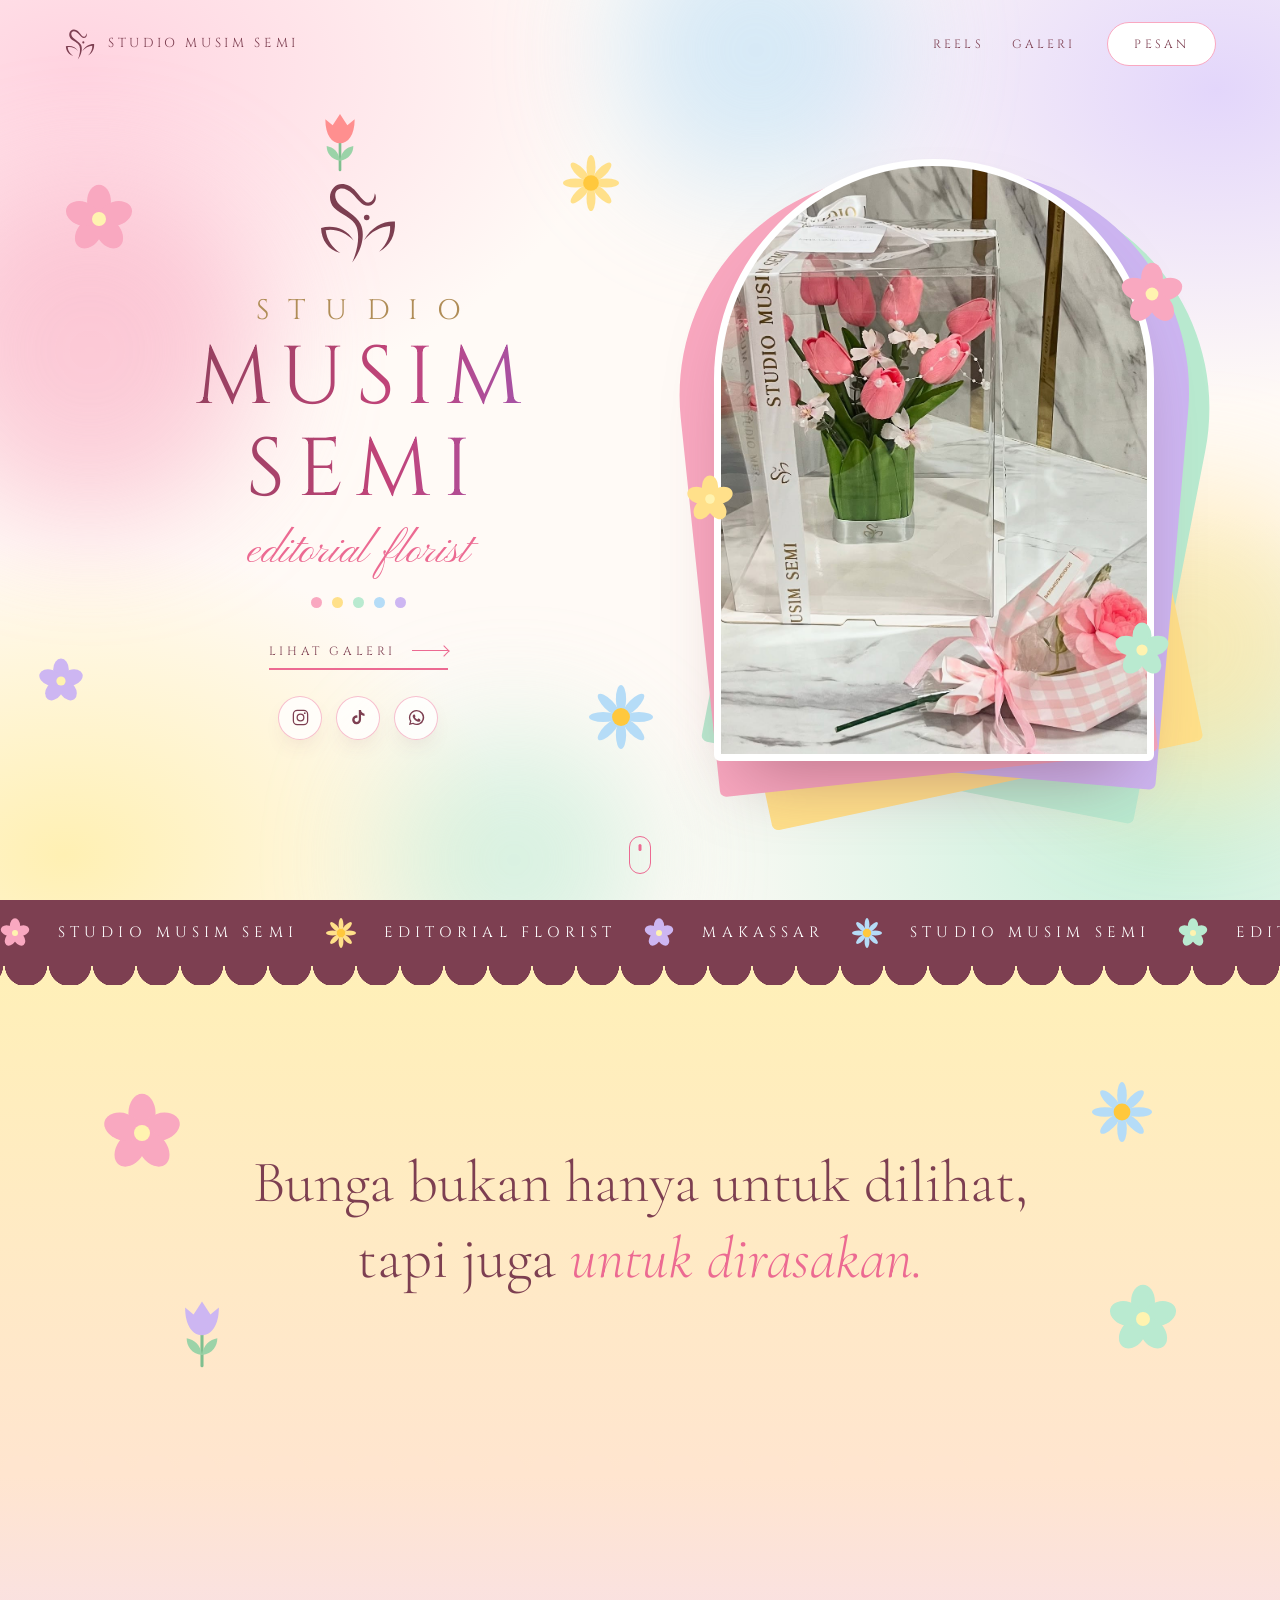
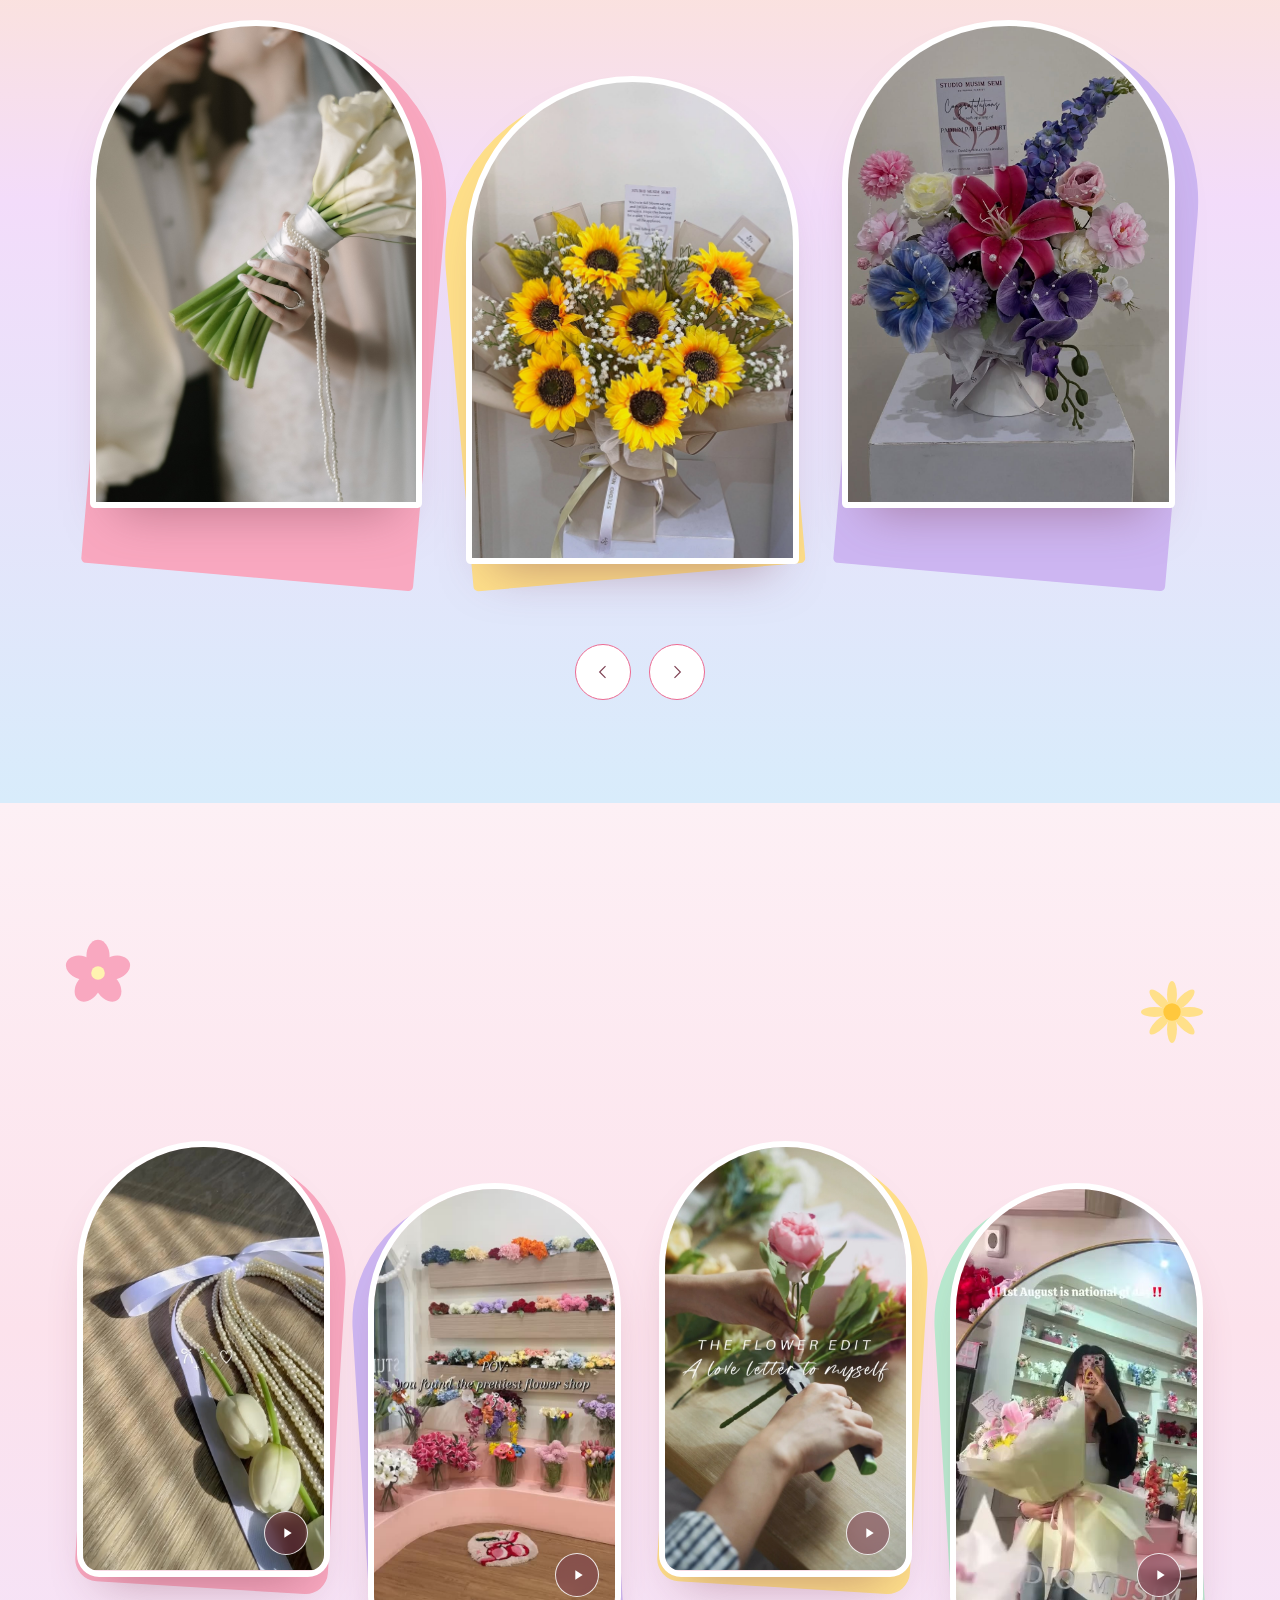
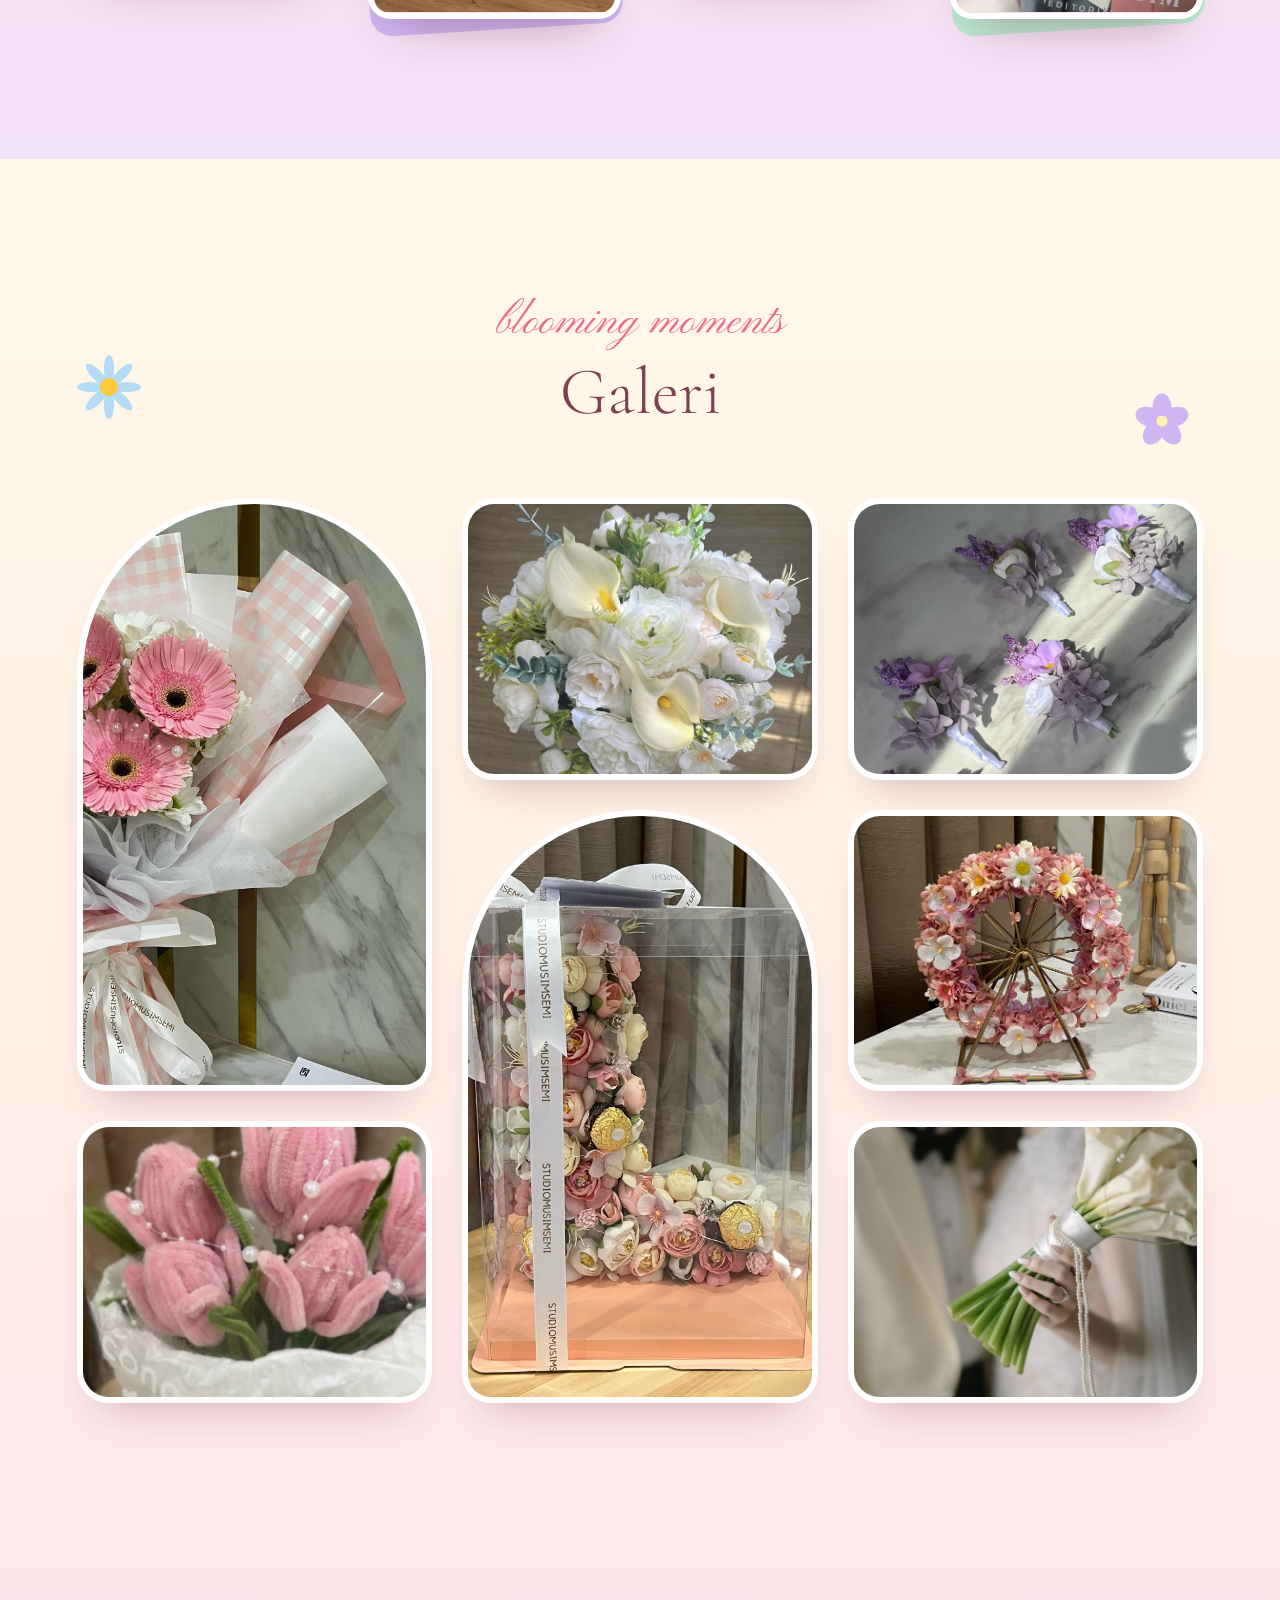
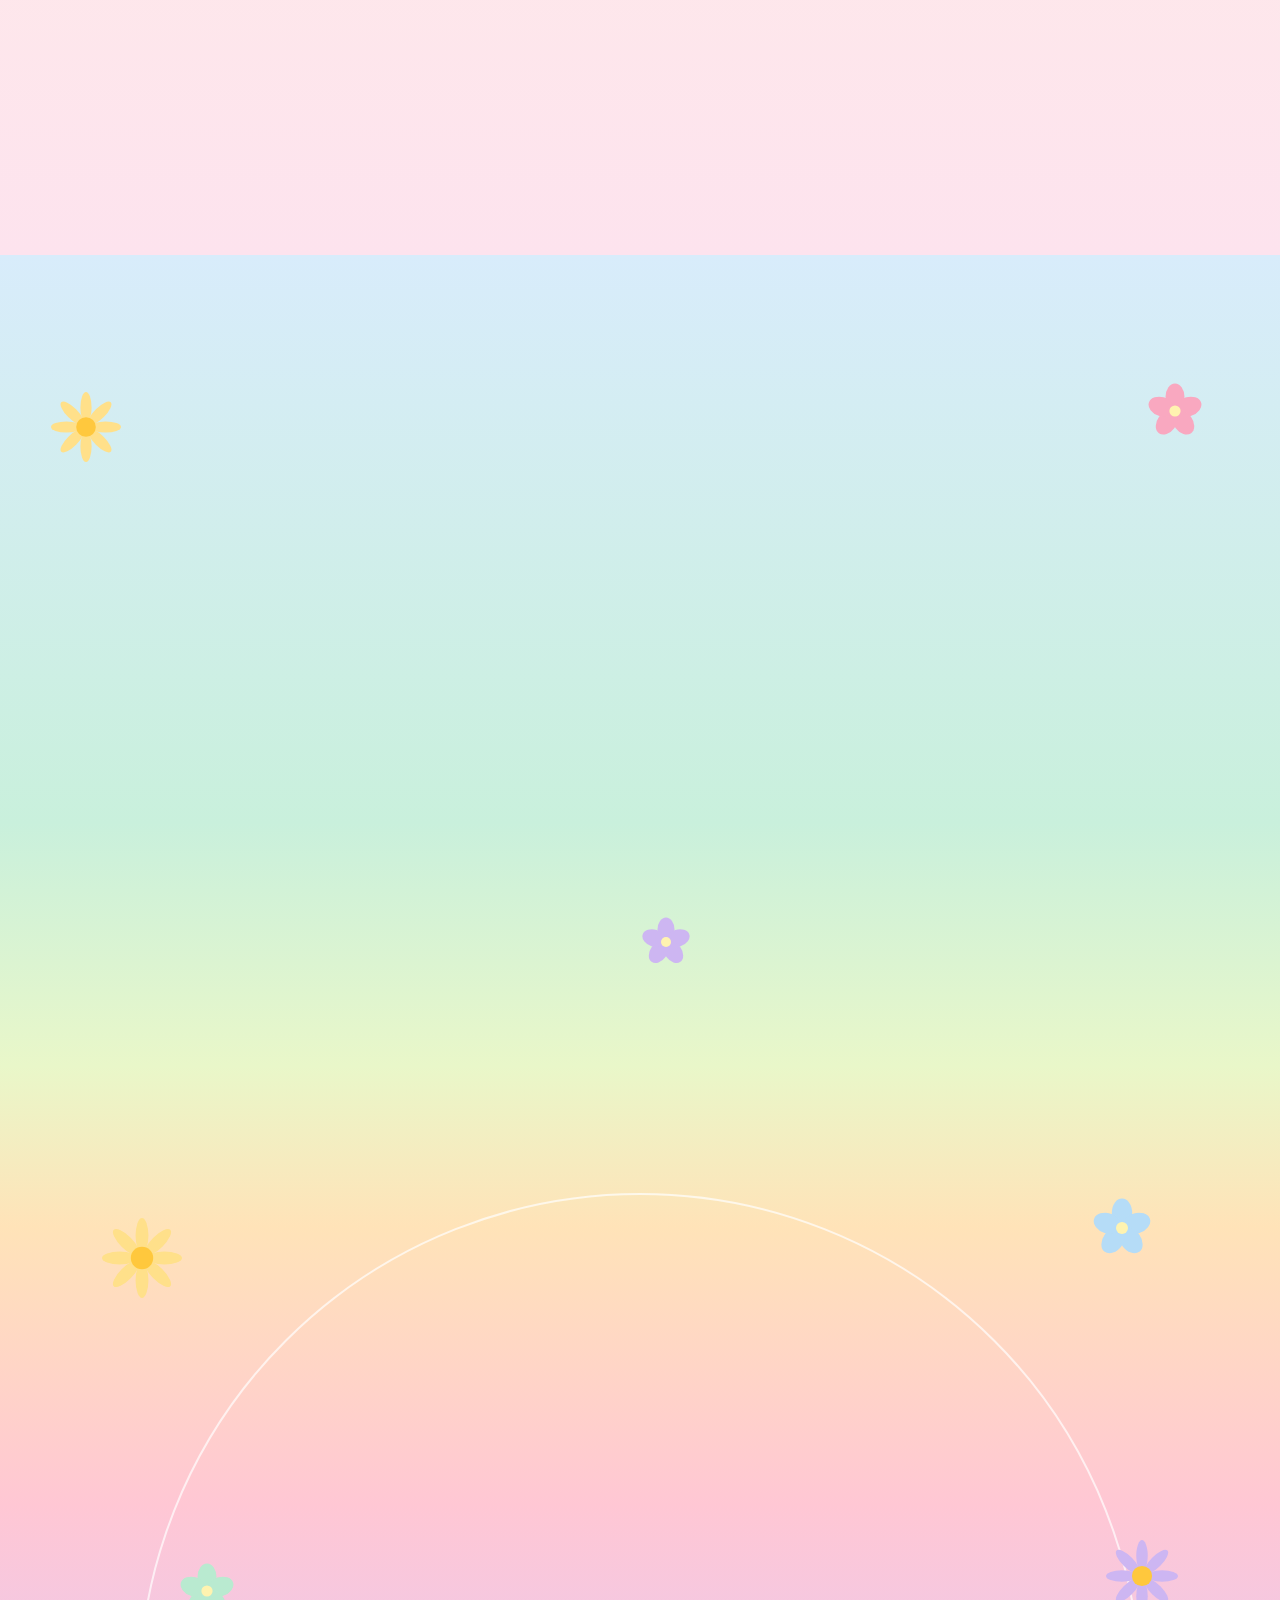
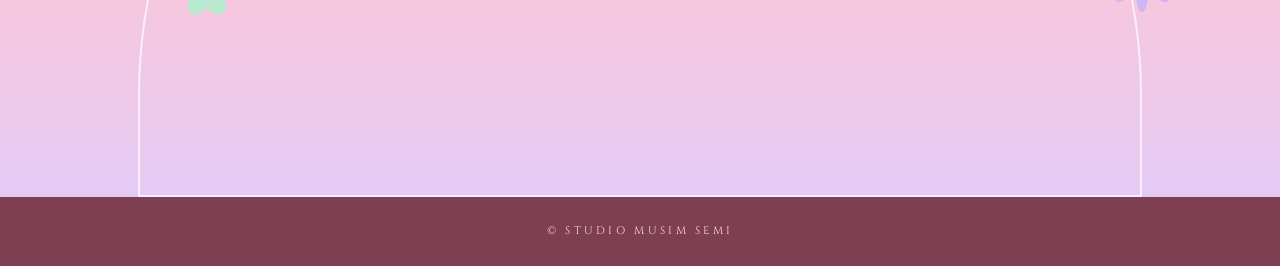
==== index.html @ 8b66d24d "musim semi" ====
<!DOCTYPE html>
<html lang="id">

<head>
  <meta charset="utf-8">
  <meta name="viewport" content="width=device-width, initial-scale=1">
  <title>Studio Musim Semi — Editorial Florist Makassar</title>
  <meta name="description"
    content="Studio Musim Semi, editorial florist di Makassar. Fresh, artificial, dan custom bouquet untuk wedding dan momen berharga.">
  <link rel="preconnect" href="https://fonts.googleapis.com">
  <link rel="preconnect" href="https://fonts.gstatic.com" crossorigin>
  <link
    href="https://fonts.googleapis.com/css2?family=Cinzel:wght@400;500&family=Cormorant+Garamond:ital,wght@0,300;0,400;0,500;1,300;1,400&family=Pinyon+Script&display=swap"
    rel="stylesheet">
  <link rel="stylesheet" href="style.css">
</head>

<body>

  <svg width="0" height="0" style="position:absolute" aria-hidden="true">
    <defs>
      <symbol id="mark" viewBox="10 8 72 74">
        <g fill="currentColor" stroke="none">
          <path d="M60.5 19.5C62.8 24 60.4 29.8 55 30.2C49.5 30.6 46 24.5 41.2 19.8C36.6 15.2 31.2 13.8 28 16.8C25.2 19.4 26 25.2 30.4 29.6C35.2 34.4 44.2 38.2 48.2 45.8C51.6 52.4 51.2 65.8 41 79C46.2 67.2 47.4 55.6 44.8 48.4C41.8 40.4 31.5 37.8 25.4 31.8C20.8 27.2 20.6 18.8 25.4 14.2C30.2 9.6 38.2 11 44.2 17.8C48.4 22.6 51.6 27.8 55.4 27.4C58.6 27 60 23.6 60.5 19.5Z" />
          <circle cx="53.5" cy="40.3" r="2.4" />
          <path d="M42.2 60C35.2 52.6 25.4 49.4 18.2 51.2C19.2 59.6 23.8 66.2 30.8 70.8C20.2 68 14.6 59.6 14.2 49.2C24.4 46.4 36.2 49.4 42.2 60Z" />
          <path d="M51.2 59.8C57.6 48.2 68 43.2 77.8 43.8C78.4 55.4 73.8 64.6 64.2 69.8C71 63.2 74.2 55 73.6 47.6C65.4 48.2 57.4 52.4 51.2 59.8Z" />
        </g>
      </symbol>
      <symbol id="blossom" viewBox="0 0 100 100">
        <g fill="currentColor" stroke="none">
          <ellipse cx="50" cy="25" rx="17" ry="24" />
          <ellipse cx="50" cy="25" rx="17" ry="24" transform="rotate(72 50 50)" />
          <ellipse cx="50" cy="25" rx="17" ry="24" transform="rotate(144 50 50)" />
          <ellipse cx="50" cy="25" rx="17" ry="24" transform="rotate(216 50 50)" />
          <ellipse cx="50" cy="25" rx="17" ry="24" transform="rotate(288 50 50)" />
        </g>
        <circle cx="50" cy="50" r="10" fill="#fff3b0" stroke="none" />
      </symbol>
      <symbol id="daisy" viewBox="0 0 100 100">
        <g fill="currentColor" stroke="none">
          <ellipse cx="50" cy="22" rx="8" ry="22" />
          <ellipse cx="50" cy="22" rx="8" ry="22" transform="rotate(45 50 50)" />
          <ellipse cx="50" cy="22" rx="8" ry="22" transform="rotate(90 50 50)" />
          <ellipse cx="50" cy="22" rx="8" ry="22" transform="rotate(135 50 50)" />
          <ellipse cx="50" cy="22" rx="8" ry="22" transform="rotate(180 50 50)" />
          <ellipse cx="50" cy="22" rx="8" ry="22" transform="rotate(225 50 50)" />
          <ellipse cx="50" cy="22" rx="8" ry="22" transform="rotate(270 50 50)" />
          <ellipse cx="50" cy="22" rx="8" ry="22" transform="rotate(315 50 50)" />
        </g>
        <circle cx="50" cy="50" r="14" fill="#ffc83d" stroke="none" />
      </symbol>
      <symbol id="tulip" viewBox="0 0 60 100">
        <path d="M30 98V52" stroke="#7fbf8f" stroke-width="4" stroke-linecap="round" fill="none" />
        <path d="M30 84c-14-2-20-12-20-22 10 2 18 8 20 22zM30 84c14-2 20-12 20-22-10 2-18 8-20 22z" fill="#9bd3a8"
          stroke="none" />
        <path d="M8 22c0 24 10 36 22 36s22-12 22-36l-11 9-11-17-11 17z" fill="currentColor" stroke="none" />
      </symbol>
    </defs>
  </svg>

  <header class="nav" id="nav">
    <a href="#top" class="brand" aria-label="Studio Musim Semi">
      <svg class="brand-mark">
        <use href="#mark" />
      </svg>
      <span>Studio Musim Semi</span>
    </a>
    <div class="nav-right">
      <nav class="nav-links" aria-label="Navigasi">
        <a href="#video">Reels</a>
        <a href="#galeri">Galeri</a>
      </nav>
      <a class="pill" href="https://wa.me/6285710050458" target="_blank" rel="noopener">Pesan</a>
    </div>
  </header>

  <main id="top">

    <section class="hero">
      <div class="blob b1"></div>
      <div class="blob b2"></div>
      <div class="blob b3"></div>
      <div class="blob b4"></div>

      <svg class="fl f1 c-pink">
        <use href="#blossom" />
      </svg>
      <svg class="fl f2 c-yellow">
        <use href="#daisy" />
      </svg>
      <svg class="fl f3 c-lilac">
        <use href="#blossom" />
      </svg>
      <svg class="fl f4 c-sky">
        <use href="#daisy" />
      </svg>
      <svg class="fl f5 c-coral">
        <use href="#tulip" />
      </svg>

      <div class="hero-text">
        <svg class="hero-mark reveal">
          <use href="#mark" />
        </svg>
        <h1 class="logo reveal d1">
          <span>Studio</span>
          <span>Musim Semi</span>
        </h1>
        <p class="script reveal d2">editorial florist</p>
        <div class="dots reveal d2"><i></i><i></i><i></i><i></i><i></i></div>
        <a class="cta reveal d3" href="#galeri"><span>Lihat galeri</span><i></i></a>
        <div class="hero-socials reveal d3" aria-label="Media sosial dan kontak">
          <a href="https://www.instagram.com/studiomusimsemi/" target="_blank" rel="noopener" aria-label="Instagram Studio Musim Semi" title="Instagram">
            <svg viewBox="0 0 24 24" aria-hidden="true">
              <rect x="3" y="3" width="18" height="18" rx="5" stroke-width="1.6" />
              <circle cx="12" cy="12" r="4.2" stroke-width="1.6" />
              <circle cx="17.4" cy="6.6" r="1.1" fill="currentColor" stroke="none" />
            </svg>
          </a>
          <a href="https://www.tiktok.com/@studiomusimsemi" target="_blank" rel="noopener" aria-label="TikTok Studio Musim Semi" title="TikTok">
            <svg viewBox="0 0 24 24" aria-hidden="true">
              <path fill="currentColor" stroke="none" d="M16.6 5.8A4.8 4.8 0 0 1 15.2 2.5h-2.8v12.4a2.7 2.7 0 1 1-2.7-2.7c.3 0 .6 0 .9.1V9.4a5.6 5.6 0 1 0 4.6 5.5V8.6a7.5 7.5 0 0 0 4.4 1.4V7.2a4.8 4.8 0 0 1-3-1.4z" />
            </svg>
          </a>
          <a href="https://wa.me/6285710050458" target="_blank" rel="noopener" aria-label="WhatsApp Studio Musim Semi" title="WhatsApp">
            <svg viewBox="0 0 24 24" aria-hidden="true">
              <path fill="currentColor" stroke="none" d="M12 2.5a9.5 9.5 0 0 0-8.2 14.3L2.5 21.5l4.9-1.3A9.5 9.5 0 1 0 12 2.5zm0 17.3c-1.4 0-2.8-.4-4-1.1l-.3-.2-2.9.8.8-2.8-.2-.3a7.8 7.8 0 1 1 6.6 3.6zm4.3-5.8c-.2-.1-1.4-.7-1.6-.8-.2-.1-.4-.1-.5.1l-.8 1c-.1.2-.3.2-.5.1-1.3-.6-2.1-1.2-2.9-2.6-.2-.4.2-.4.6-1.1.1-.2 0-.3 0-.5l-.7-1.7c-.2-.5-.4-.4-.6-.4h-.5c-.2 0-.5.1-.7.3-.2.3-.9.9-.9 2.1s.9 2.4 1 2.6c.1.2 1.7 2.7 4.2 3.7 1.5.6 2.1.7 2.8.6.5-.1 1.4-.6 1.6-1.1.2-.6.2-1 .2-1.1-.1-.1-.2-.2-.4-.3z" />
            </svg>
          </a>
        </div>
      </div>

      <div class="hero-art reveal d2">
        <div class="layer l-mint"></div>
        <div class="layer l-yellow"></div>
        <div class="layer l-lilac"></div>
        <div class="layer l-pink"></div>
        <div class="arch" data-parallax>
          <img src="assets/tulip.jpg" alt="Tulip merah muda dalam kotak bening dengan pita Studio Musim Semi">
        </div>
        <svg class="fl g1 c-pink">
          <use href="#blossom" />
        </svg>
        <svg class="fl g2 c-yellow">
          <use href="#blossom" />
        </svg>
        <svg class="fl g3 c-mint">
          <use href="#blossom" />
        </svg>
      </div>
      <a href="#koleksi" class="scroll-hint" aria-label="Gulir"><i></i></a>
    </section>

    <div class="marquee" aria-hidden="true">
      <div class="track">
        <span><svg class="c-pink">
            <use href="#blossom" />
          </svg>Studio Musim Semi<svg class="c-yellow">
            <use href="#daisy" />
          </svg>Editorial Florist<svg class="c-lilac">
            <use href="#blossom" />
          </svg>Makassar<svg class="c-sky">
            <use href="#daisy" />
          </svg>Studio Musim Semi<svg class="c-mint">
            <use href="#blossom" />
          </svg>Editorial Florist<svg class="c-coral">
            <use href="#daisy" />
          </svg>Makassar</span>
        <span><svg class="c-pink">
            <use href="#blossom" />
          </svg>Studio Musim Semi<svg class="c-yellow">
            <use href="#daisy" />
          </svg>Editorial Florist<svg class="c-lilac">
            <use href="#blossom" />
          </svg>Makassar<svg class="c-sky">
            <use href="#daisy" />
          </svg>Studio Musim Semi<svg class="c-mint">
            <use href="#blossom" />
          </svg>Editorial Florist<svg class="c-coral">
            <use href="#daisy" />
          </svg>Makassar</span>
      </div>
    </div>

    <section class="quote scal">
      <svg class="fl q1 c-pink">
        <use href="#blossom" />
      </svg>
      <svg class="fl q2 c-sky">
        <use href="#daisy" />
      </svg>
      <svg class="fl q3 c-lilac">
        <use href="#tulip" />
      </svg>
      <svg class="fl q4 c-mint">
        <use href="#blossom" />
      </svg>
      <p class="reveal">Bunga bukan hanya untuk dilihat,<br>tapi juga <em>untuk dirasakan.</em></p>
    </section>

    <section class="collection scal" id="koleksi">
      <div class="rail-wrap">
        <div class="rail" id="rail">
          <figure class="card t-pink reveal">
            <div class="arch"><img loading="lazy" src="assets/wedding.jpg"
                alt="Buket calla lily dengan untaian mutiara"></div>
          </figure>
          <figure class="card t-yellow down reveal">
            <div class="arch"><img loading="lazy" src="assets/sunflower.jpg"
                alt="Buket bunga matahari dan baby's breath"></div>
          </figure>
          <figure class="card t-lilac reveal">
            <div class="arch"><img loading="lazy" src="assets/lavender.jpg"
                alt="Rangkaian bunga lavender dan biru dengan lily merah muda"></div>
          </figure>
          <figure class="card t-mint down reveal">
            <div class="arch"><img loading="lazy" src="assets/orchid.jpg"
                alt="Anggrek dan peony merah muda dengan pita Studio Musim Semi"></div>
          </figure>
          <figure class="card t-sky reveal">
            <div class="arch"><img loading="lazy" src="assets/plush.jpg" alt="Buket boneka bunga warna pastel"></div>
          </figure>
          <figure class="card t-coral down reveal">
            <div class="arch"><img loading="lazy" src="assets/crimson.jpg"
                alt="Buket anthurium putih dan anggrek merah"></div>
          </figure>
        </div>
      </div>
      <div class="rail-ctrl">
        <button id="prev" aria-label="Sebelumnya"><svg viewBox="0 0 24 24">
            <path d="M15 5l-7 7 7 7" />
          </svg></button>
        <button id="next" aria-label="Berikutnya"><svg viewBox="0 0 24 24">
            <path d="M9 5l7 7-7 7" />
          </svg></button>
      </div>
    </section>

    <!-- ================= VIDEO REELS INSTAGRAM ================= -->
    <section class="reels scal" id="video">
      <svg class="fl r1 c-pink">
        <use href="#blossom" />
      </svg>
      <svg class="fl r2 c-yellow">
        <use href="#daisy" />
      </svg>
      <div class="sec-head reveal">
        <p class="script">in motion</p>
        <h2>Dari <em>studio</em> kami</h2>
      </div>
      <div class="reels-grid">
        <figure class="reel t-pink reveal" data-video="assets/reel-pearl.mp4" data-ig="https://www.instagram.com/reel/DAz9Eu2vgV0/">
          <div class="reel-frame">
            <video src="assets/reel-pearl.mp4" poster="assets/poster-pearl.jpg" autoplay muted loop playsinline preload="metadata"></video>
            <button class="reel-play" type="button" aria-label="Perbesar video">
              <svg viewBox="0 0 24 24"><polygon points="8,5 19,12 8,19" fill="currentColor" stroke="none"/></svg>
            </button>
          </div>
        </figure>
        <figure class="reel t-lilac down reveal d1" data-video="assets/reel-studio.mp4" data-ig="https://www.instagram.com/reel/DPqejkAk3xR/">
          <div class="reel-frame">
            <video src="assets/reel-studio.mp4" poster="assets/poster-studio.jpg" autoplay muted loop playsinline preload="metadata"></video>
            <button class="reel-play" type="button" aria-label="Perbesar video">
              <svg viewBox="0 0 24 24"><polygon points="8,5 19,12 8,19" fill="currentColor" stroke="none"/></svg>
            </button>
          </div>
        </figure>
        <figure class="reel t-yellow reveal d2" data-video="assets/reel-workshop.mp4" data-ig="https://www.instagram.com/reel/Da186POTrm1/">
          <div class="reel-frame">
            <video src="assets/reel-workshop.mp4" poster="assets/poster-workshop.jpg" autoplay muted loop playsinline preload="metadata"></video>
            <button class="reel-play" type="button" aria-label="Perbesar video">
              <svg viewBox="0 0 24 24"><polygon points="8,5 19,12 8,19" fill="currentColor" stroke="none"/></svg>
            </button>
          </div>
        </figure>
        <figure class="reel t-mint down reveal d3" data-video="assets/reel-lily.mp4" data-ig="https://www.instagram.com/reel/DbITGC0T-cJ/">
          <div class="reel-frame">
            <video src="assets/reel-lily.mp4" poster="assets/poster-lily.jpg" autoplay muted loop playsinline preload="metadata"></video>
            <button class="reel-play" type="button" aria-label="Perbesar video">
              <svg viewBox="0 0 24 24"><polygon points="8,5 19,12 8,19" fill="currentColor" stroke="none"/></svg>
            </button>
          </div>
        </figure>
      </div>
    </section>

    <!-- ================= GALERI FOTO ================= -->
    <section class="gallery scal" id="galeri">
      <svg class="fl gl1 c-sky">
        <use href="#daisy" />
      </svg>
      <svg class="fl gl2 c-lilac">
        <use href="#blossom" />
      </svg>
      <div class="sec-head reveal">
        <p class="script">blooming moments</p>
        <h2>Galeri</h2>
      </div>
      <div class="gal-grid">
        <figure class="gal-item tall g-pink reveal" data-lb="assets/gal-gerbera.jpg">
          <img loading="lazy" src="assets/gal-gerbera.jpg" alt="Buket gerbera pink gingham dengan pita Studio Musim Semi">
        </figure>
        <figure class="gal-item g-yellow reveal d1" data-lb="assets/gal-calla.jpg">
          <img loading="lazy" src="assets/gal-calla.jpg" alt="Buket pengantin calla lily dan mawar putih">
        </figure>
        <figure class="gal-item g-lilac reveal d2" data-lb="assets/gal-bout.jpg">
          <img loading="lazy" src="assets/gal-bout.jpg" alt="Boutonniere lilac di atas marmer">
        </figure>
        <figure class="gal-item tall g-mint reveal" data-lb="assets/gal-box.jpg">
          <img loading="lazy" src="assets/gal-box.jpg" alt="Bloombox bunga inisial dengan pita Studio Musim Semi">
        </figure>
        <figure class="gal-item g-coral reveal d1" data-lb="assets/gal-ferris.jpg">
          <img loading="lazy" src="assets/gal-ferris.jpg" alt="Rangkaian bunga ferris wheel pink pastel">
        </figure>
        <figure class="gal-item g-sky reveal d2" data-lb="assets/gal-pearl-tulip.jpg">
          <img loading="lazy" src="assets/gal-pearl-tulip.jpg" alt="Buket tulip merah muda dengan untaian mutiara">
        </figure>
        <figure class="gal-item wide g-lilac reveal" data-lb="assets/cart.jpg">
          <img loading="lazy" src="assets/cart.jpg" alt="Koleksi bunga warna-warni musim semi di studio">
        </figure>
        <figure class="gal-item g-pink reveal d1" data-lb="assets/wedding.jpg">
          <img loading="lazy" src="assets/wedding.jpg" alt="Buket pengantin calla lily dan mutiara">
        </figure>
        <figure class="gal-item g-yellow reveal d2" data-lb="assets/sunflower.jpg">
          <img loading="lazy" src="assets/sunflower.jpg" alt="Buket bunga matahari cerah">
        </figure>
      </div>
    </section>

    <section class="about scal">
      <svg class="fl a1 c-yellow">
        <use href="#daisy" />
      </svg>
      <svg class="fl a2 c-pink">
        <use href="#blossom" />
      </svg>
      <svg class="fl a3 c-lilac">
        <use href="#blossom" />
      </svg>
      <div class="about-imgs">
        <div class="arch big reveal"><img loading="lazy" src="assets/plush.jpg" alt=""></div>
        <div class="arch small reveal d2"><img loading="lazy" src="assets/orchid.jpg" alt=""></div>
      </div>
      <div class="about-text">
        <p class="script reveal">for your most tender moments</p>
        <h2 class="reveal d1">Fresh, artificial,<br><em>custom</em> bouquet.</h2>
        <p class="line reveal d2">Wedding · Bridesmaid · Boutonniere</p>
      </div>
    </section>

    <section class="contact scal" id="kontak">
      <svg class="fl k1 c-yellow">
        <use href="#daisy" />
      </svg>
      <svg class="fl k2 c-sky">
        <use href="#blossom" />
      </svg>
      <svg class="fl k3 c-mint">
        <use href="#blossom" />
      </svg>
      <svg class="fl k4 c-lilac">
        <use href="#daisy" />
      </svg>
      <svg class="contact-mark reveal">
        <use href="#mark" />
      </svg>
      <h2 class="reveal d1">Mari berbunga<br>bersama kami</h2>
      <div class="actions reveal d2">
        <a class="pill big" href="https://wa.me/6285710050458" target="_blank" rel="noopener">WhatsApp</a>
        <a class="pill big ghost" href="https://www.instagram.com/studiomusimsemi/" target="_blank"
          rel="noopener">Instagram</a>
      </div>
      <p class="addr reveal d3">Jl. Kijang No. 25, Makassar</p>
    </section>
  </main>

  <footer>
    <span>© Studio Musim Semi</span>
  </footer>

  <!-- Minimalist Lightbox for Gallery photos & Reels videos -->
  <div class="lightbox" id="lightbox" aria-hidden="true" role="dialog" aria-modal="true">
    <button class="lb-close" id="lbClose" aria-label="Tutup">×</button>
    <button class="lb-nav lb-prev" id="lbPrev" aria-label="Sebelumnya"><svg viewBox="0 0 24 24"><path d="M15 5l-7 7 7 7"/></svg></button>
    <div class="lb-stage" id="lbStage"></div>
    <button class="lb-nav lb-next" id="lbNext" aria-label="Berikutnya"><svg viewBox="0 0 24 24"><path d="M9 5l7 7-7 7"/></svg></button>
    <a class="lb-ig" id="lbIg" href="#" target="_blank" rel="noopener">Lihat di Instagram ↗</a>
  </div>

  <script src="script.js"></script>
</body>

</html>
---- style.css ----
:root{
  --ivory:#fffaf6;
  --wine:#7d3f51;
  --ink:#4b2d36;
  --gold:#b08d57;

  --pink:#f9a8c0;
  --hot:#ec6a92;
  --lilac:#cdb6f2;
  --yellow:#ffe08a;
  --mint:#b9ead0;
  --sky:#b5dcf7;
  --peach:#ffc7a6;
  --coral:#ff8f8f;

  --serif:"Cormorant Garamond","Times New Roman",serif;
  --caps:"Cinzel","Trajan Pro",serif;
  --script:"Pinyon Script","Snell Roundhand",cursive;
}
*{box-sizing:border-box;margin:0;padding:0}
html{scroll-behavior:smooth;overflow-x:clip}
body{background:var(--ivory);color:var(--ink);font-family:var(--serif);font-size:20px;line-height:1.5;overflow-x:clip;-webkit-font-smoothing:antialiased}
img,video{display:block;width:100%;height:100%;object-fit:cover}
a{color:inherit;text-decoration:none}
svg{fill:none;stroke:currentColor}

.c-pink{color:var(--pink)}.c-hot{color:var(--hot)}.c-lilac{color:var(--lilac)}.c-yellow{color:var(--yellow)}
.c-mint{color:var(--mint)}.c-sky{color:var(--sky)}.c-coral{color:var(--coral)}.c-peach{color:var(--peach)}

/* scalloped edge */
.scal{position:relative}
.scal::before{
  content:"";position:absolute;left:0;right:0;top:-19px;height:20px;z-index:3;
  background:radial-gradient(circle at 22px 20px,var(--c) 21px,transparent 21.5px) 0 0/44px 20px repeat-x;
}

/* decorative floating corner flowers */
.fl{position:absolute;z-index:2;pointer-events:none;animation:sway 7s ease-in-out infinite}
.fl use{fill:currentColor}
.fl[class*="c-"] use{stroke:none}
@keyframes sway{0%,100%{transform:translateY(0) rotate(-8deg)}50%{transform:translateY(-18px) rotate(14deg)}}
.fl:nth-of-type(2n){animation-duration:9s;animation-delay:-3s}
.fl:nth-of-type(3n){animation-duration:11s;animation-delay:-6s;animation-name:spin}
@keyframes spin{0%{transform:rotate(0) translateY(0)}50%{transform:rotate(180deg) translateY(-14px)}100%{transform:rotate(360deg) translateY(0)}}

/* nav */
.nav{position:fixed;top:0;left:0;right:0;z-index:40;display:flex;justify-content:space-between;align-items:center;padding:22px clamp(20px,5vw,64px);transition:background .5s,padding .5s,box-shadow .5s}
.nav.solid{background:rgba(255,250,246,.88);backdrop-filter:blur(14px);padding-block:12px;box-shadow:0 2px 0 rgba(236,106,146,.22)}
.brand{display:flex;align-items:center;gap:12px;color:var(--wine);opacity:0;transform:translateY(-6px);transition:opacity .5s,transform .5s}
.nav.solid .brand{opacity:1;transform:none}
.brand-mark{width:32px;height:33px}
.brand span{font-family:var(--caps);font-size:13px;letter-spacing:.28em;text-transform:uppercase}
.nav-right{display:flex;align-items:center;gap:clamp(16px,3vw,32px)}
.nav-links{display:flex;gap:clamp(16px,2.5vw,28px)}
.nav-links a{font-family:var(--caps);font-size:12px;letter-spacing:.26em;text-transform:uppercase;color:var(--wine);transition:color .3s}
.nav-links a:hover{color:var(--hot)}

.pill{display:inline-flex;align-items:center;justify-content:center;font-family:var(--caps);font-size:12px;letter-spacing:.26em;text-transform:uppercase;padding:12px 26px;border-radius:999px;color:var(--wine);background:#fff;border:1.5px solid var(--pink);transition:all .45s cubic-bezier(.2,.8,.2,1);white-space:nowrap}
.pill:hover{background:var(--hot);color:#fff;border-color:var(--hot);transform:translateY(-3px) rotate(-2deg);box-shadow:0 16px 30px -12px rgba(236,106,146,.7)}
.pill.big{padding:18px 44px;font-size:13px;background:var(--wine);color:#fff;border-color:var(--wine)}
.pill.big:hover{background:var(--hot);border-color:var(--hot)}
.pill.big.ghost{background:#fff;color:var(--wine);border-color:var(--wine)}
.pill.big.ghost:hover{background:var(--wine);color:#fff}

/* reveal */
.reveal{opacity:0;transform:translateY(34px);transition:opacity 1.1s cubic-bezier(.2,.7,.2,1),transform 1.1s cubic-bezier(.2,.7,.2,1)}
.reveal.in{opacity:1;transform:none}
.d1{transition-delay:.12s}.d2{transition-delay:.24s}.d3{transition-delay:.36s}

/* section header */
.sec-head{text-align:center;position:relative;z-index:3;margin-bottom:clamp(40px,5.5vw,74px)}
.sec-head h2{font-weight:300;font-size:clamp(38px,5.2vw,74px);line-height:1.08;color:var(--wine);margin-top:6px}
.sec-head em{font-style:italic;color:var(--hot)}

/* hero */
.hero{
  position:relative;min-height:100vh;
  display:grid;grid-template-columns:1.05fr 1fr;align-items:center;gap:clamp(20px,4vw,70px);
  padding:110px clamp(24px,7vw,110px) 90px;overflow:clip;
  background:
    radial-gradient(60% 55% at 6% 8%,#ffd3e0 0,transparent 70%),
    radial-gradient(50% 50% at 95% 10%,#e3d6fb 0,transparent 70%),
    radial-gradient(55% 55% at 90% 95%,#c9f0dc 0,transparent 70%),
    radial-gradient(50% 50% at 5% 95%,#fff0b3 0,transparent 70%),
    var(--ivory);
}
.blob{position:absolute;border-radius:50%;filter:blur(60px);opacity:.55;pointer-events:none;animation:drift 14s ease-in-out infinite alternate}
.b1{width:340px;height:340px;background:var(--pink);left:-80px;top:20%}
.b2{width:280px;height:280px;background:var(--sky);right:30%;top:-90px;animation-delay:-4s}
.b3{width:300px;height:300px;background:var(--yellow);right:-60px;top:55%;animation-delay:-8s}
.b4{width:260px;height:260px;background:var(--mint);left:30%;bottom:-90px;animation-delay:-2s}
@keyframes drift{to{transform:translate(50px,-36px) scale(1.15)}}

.f1{width:70px;left:5%;top:16%}.f2{width:56px;left:44%;top:12%}.f3{width:46px;left:3%;bottom:16%}
.f4{width:64px;left:46%;bottom:12%}.f5{width:40px;left:25%;top:7%}

.hero-text{position:relative;z-index:3;text-align:center}
.hero-mark{width:84px;height:86px;color:var(--wine);margin:0 auto 20px}
.logo{font-family:var(--caps);font-weight:400;text-transform:uppercase;color:var(--wine);line-height:1.12;display:flex;flex-direction:column;gap:6px}
.logo span:first-child{font-size:clamp(20px,2.2vw,30px);letter-spacing:.7em;margin-right:-.7em;color:var(--gold)}
.logo span:last-child{font-size:clamp(40px,6.4vw,92px);letter-spacing:.14em;margin-right:-.14em;background:linear-gradient(95deg,var(--wine) 0%,#c2447a 55%,#8a5fd0 100%);-webkit-background-clip:text;background-clip:text;color:transparent}
.script{font-family:var(--script);font-size:clamp(30px,3.4vw,46px);color:var(--hot);line-height:1.2;margin-top:10px}
.dots{display:flex;justify-content:center;gap:10px;margin-top:18px}
.dots i{width:11px;height:11px;border-radius:50%;animation:pop 2.4s ease-in-out infinite}
.dots i:nth-child(1){background:var(--pink)}.dots i:nth-child(2){background:var(--yellow);animation-delay:.2s}
.dots i:nth-child(3){background:var(--mint);animation-delay:.4s}.dots i:nth-child(4){background:var(--sky);animation-delay:.6s}.dots i:nth-child(5){background:var(--lilac);animation-delay:.8s}
@keyframes pop{50%{transform:translateY(-8px) scale(1.25)}}

.cta{display:inline-flex;align-items:center;gap:16px;margin-top:34px;font-family:var(--caps);font-size:12px;letter-spacing:.3em;text-transform:uppercase;color:var(--wine);padding-bottom:8px;border-bottom:2px solid var(--hot);transition:gap .4s,color .4s}
.cta i{display:block;width:36px;height:1.5px;background:var(--hot);position:relative;transition:width .4s}
.cta i::after{content:"";position:absolute;right:0;top:-3px;width:7px;height:7px;border-top:1.5px solid var(--hot);border-right:1.5px solid var(--hot);transform:rotate(45deg)}
.cta:hover{gap:26px;color:var(--hot)}.cta:hover i{width:56px}

.hero-socials{display:flex;justify-content:center;gap:14px;margin-top:26px}
.hero-socials a{
  width:44px;height:44px;border-radius:50%;
  display:grid;place-items:center;
  color:var(--wine);background:rgba(255,255,255,.78);
  border:1.5px solid rgba(236,106,146,.42);
  box-shadow:0 10px 24px -14px rgba(125,63,81,.45);
  transition:transform .35s cubic-bezier(.2,.8,.2,1),background .35s,color .35s,border-color .35s,box-shadow .35s;
}
.hero-socials svg{width:19px;height:19px}
.hero-socials a:hover{
  background:var(--hot);color:#fff;border-color:var(--hot);
  transform:translateY(-4px) scale(1.06);
  box-shadow:0 16px 28px -12px rgba(236,106,146,.75);
}

.hero-art{position:relative;justify-self:center;width:min(100%,440px);aspect-ratio:3/4.1}
.arch{overflow:hidden;border-radius:999px 999px 28px 28px;background:#fff}
.hero-art .arch{position:absolute;inset:0;z-index:5;border:7px solid #fff;box-shadow:0 40px 70px -30px rgba(125,63,81,.5)}
.hero-art .arch img{transform:scale(1.12)}
.layer{position:absolute;inset:0;border-radius:999px 999px 28px 28px;animation:breath 6s ease-in-out infinite alternate}
.l-pink{background:var(--pink);transform:translate(-26px,16px) rotate(-6deg);z-index:4}
.l-lilac{background:var(--lilac);transform:translate(28px,12px) rotate(5deg);z-index:3;animation-delay:-1.5s}
.l-yellow{background:var(--yellow);transform:translate(-8px,32px) rotate(-12deg);z-index:2;animation-delay:-3s}
.l-mint{background:var(--mint);transform:translate(40px,28px) rotate(11deg);z-index:1;animation-delay:-4.5s}
@keyframes breath{to{filter:brightness(1.05);translate:0 -8px}}
.g1{width:64px;right:-30px;top:10%;z-index:6}.g2{width:48px;left:-28px;top:44%;z-index:6}.g3{width:56px;right:-16px;bottom:6%;z-index:6}

.scroll-hint{position:absolute;left:50%;bottom:26px;width:22px;height:38px;border:1.5px solid var(--hot);border-radius:20px;transform:translateX(-50%);z-index:3}
.scroll-hint i{position:absolute;left:50%;top:7px;width:3px;height:7px;border-radius:3px;background:var(--hot);transform:translateX(-50%);animation:wheel 2s infinite}
@keyframes wheel{0%{opacity:0;transform:translate(-50%,0)}30%{opacity:1}100%{opacity:0;transform:translate(-50%,14px)}}

/* marquee */
.marquee{background:var(--wine);color:#fff;overflow:hidden;padding:18px 0;position:relative;z-index:4}
.track{display:flex;width:max-content;animation:marq 38s linear infinite}
.track span{display:flex;align-items:center;gap:28px;padding-right:28px;font-family:var(--caps);font-size:15px;letter-spacing:.34em;text-transform:uppercase;white-space:nowrap}
.track svg{width:30px;height:30px;flex:none}
.track use{fill:currentColor;stroke:none}
@keyframes marq{to{transform:translateX(-50%)}}

/* quote */
.quote{--c:#fff0b8;background:linear-gradient(180deg,#fff0b8,#ffe5cf);padding:clamp(100px,14vw,200px) 24px;text-align:center;margin-top:0;overflow:clip}
.quote::before{top:-1px;transform:rotate(180deg);background:radial-gradient(circle at 22px 20px,var(--wine) 21px,transparent 21.5px) 0 0/44px 20px repeat-x}
.quote p{position:relative;z-index:3;font-size:clamp(30px,4.6vw,66px);font-weight:300;line-height:1.28;color:var(--wine);max-width:15em;margin:auto}
.quote em{font-style:italic;color:var(--hot)}
.q1{width:80px;left:8%;top:18%}.q2{width:60px;right:10%;top:14%}.q3{width:46px;left:14%;bottom:14%}.q4{width:70px;right:8%;bottom:16%}

/* collection */
.collection{--c:#ffe5cf;background:linear-gradient(180deg,#ffe5cf 0,#f3dcfa 35%,#d8ecfb 100%);padding:clamp(70px,9vw,120px) 0 clamp(70px,8vw,110px)}
.rail-wrap{overflow:hidden}
.rail{display:flex;gap:clamp(26px,3.4vw,50px);padding:30px clamp(24px,7vw,110px) 80px;overflow-x:auto;scroll-snap-type:x mandatory;scrollbar-width:none;cursor:grab}
.rail::-webkit-scrollbar{display:none}
.rail.drag{cursor:grabbing;scroll-snap-type:none}
.card{flex:0 0 clamp(250px,26vw,360px);scroll-snap-align:center;position:relative;transition:transform .8s cubic-bezier(.2,.8,.2,1)}
.card.down{margin-top:56px}
.card::before{content:"";position:absolute;inset:0;border-radius:999px 999px 28px 28px;background:var(--tone);transform:translate(14px,14px) rotate(5deg);transition:transform .8s cubic-bezier(.2,.8,.2,1)}
.card:nth-child(even)::before{transform:translate(-14px,14px) rotate(-5deg)}
.card .arch{position:relative;aspect-ratio:3/4.4;border:6px solid #fff;box-shadow:0 30px 50px -28px rgba(125,63,81,.5);transition:transform .8s cubic-bezier(.2,.8,.2,1)}
.card img{transition:transform 1.4s cubic-bezier(.2,.8,.2,1);pointer-events:none;-webkit-user-drag:none}
.card:hover .arch{transform:translateY(-14px) rotate(-1.5deg)}
.card:hover::before{transform:translate(20px,22px) rotate(9deg)}
.card:nth-child(even):hover::before{transform:translate(-20px,22px) rotate(-9deg)}
.card:hover img{transform:scale(1.08)}
.t-pink{--tone:var(--pink)}.t-yellow{--tone:var(--yellow)}.t-lilac{--tone:var(--lilac)}.t-mint{--tone:var(--mint)}.t-sky{--tone:var(--sky)}.t-coral{--tone:var(--peach)}
.rail-ctrl{display:flex;justify-content:center;gap:18px}
.rail-ctrl button{width:56px;height:56px;border-radius:50%;cursor:pointer;background:#fff;border:1.5px solid var(--hot);color:var(--wine);display:grid;place-items:center;transition:all .4s}
.rail-ctrl svg{width:20px;height:20px;stroke-width:1.4}
.rail-ctrl button:hover{background:var(--hot);color:#fff;transform:scale(1.1) rotate(-6deg)}

/* ---------- Instagram Reels video section ---------- */
.reels{
  --c:#fdf0f5;
  background:linear-gradient(180deg,#fdf0f5 0,#fce2ec 55%,#f3e3fb 100%);
  padding:clamp(80px,10vw,140px) clamp(20px,6vw,90px) clamp(90px,11vw,150px);
  overflow:clip;
}
.r1{width:68px;left:5%;top:10%}.r2{width:62px;right:6%;top:14%}
.reels-grid{
  max-width:1240px;margin:auto;
  display:grid;grid-template-columns:repeat(4,1fr);
  gap:clamp(20px,3vw,42px);align-items:start;
  position:relative;z-index:3;
}
.reel{position:relative;cursor:pointer}
.reel.down{margin-top:42px}
.reel::before{
  content:"";position:absolute;inset:0;border-radius:160px 160px 28px 28px;
  background:var(--tone);transform:translate(10px,12px) rotate(3.5deg);
  transition:transform .6s cubic-bezier(.2,.8,.2,1);
}
.reel:nth-child(even)::before{transform:translate(-10px,12px) rotate(-3.5deg)}
.reel-frame{
  position:relative;aspect-ratio:9/15.5;overflow:hidden;
  border-radius:160px 160px 28px 28px;border:6px solid #fff;
  background:#f8dce6;
  box-shadow:0 28px 50px -26px rgba(125,63,81,.48);
  transition:transform .6s cubic-bezier(.2,.8,.2,1),box-shadow .6s;
}
.reel:hover .reel-frame{transform:translateY(-10px);box-shadow:0 38px 60px -26px rgba(125,63,81,.58)}
.reel:hover::before{transform:translate(14px,16px) rotate(6deg)}
.reel:nth-child(even):hover::before{transform:translate(-14px,16px) rotate(-6deg)}
.reel-play{
  position:absolute;right:16px;bottom:16px;width:44px;height:44px;border-radius:50%;
  border:1.5px solid rgba(255,255,255,.85);background:rgba(125,63,81,.55);color:#fff;
  backdrop-filter:blur(6px);display:grid;place-items:center;cursor:pointer;
  transition:transform .35s,background .35s;
}
.reel-play svg{width:16px;height:16px;margin-left:2px}
.reel:hover .reel-play{transform:scale(1.12);background:var(--hot)}

/* ---------- Photo Gallery section ---------- */
.gallery{
  --c:#fff9e8;
  background:linear-gradient(180deg,#fff9e8 0,#ffefe6 52%,#fde3ee 100%);
  padding:clamp(80px,10vw,140px) clamp(20px,6vw,90px) clamp(90px,11vw,150px);
  overflow:clip;
}
.gl1{width:64px;left:6%;top:9%}.gl2{width:56px;right:7%;top:11%}
.gal-grid{
  max-width:1240px;margin:auto;
  display:grid;grid-template-columns:repeat(3,1fr);
  grid-auto-rows:clamp(220px,22vw,310px);
  grid-auto-flow:dense;
  gap:clamp(16px,2.4vw,30px);
  position:relative;z-index:3;
}
.gal-item{
  position:relative;overflow:hidden;cursor:pointer;
  border-radius:32px;border:6px solid #fff;
  background:#fff;
  box-shadow:0 24px 44px -26px rgba(125,63,81,.45);
  transition:transform .6s cubic-bezier(.2,.8,.2,1),box-shadow .6s,border-color .4s;
}
.gal-item.tall{grid-row:span 2;border-radius:200px 200px 32px 32px}
.gal-item.wide{grid-column:span 2;border-radius:36px}
.gal-item img{transition:transform 1.1s cubic-bezier(.2,.8,.2,1)}
.gal-item:hover{transform:translateY(-8px);box-shadow:0 36px 56px -26px rgba(125,63,81,.55)}
.gal-item:hover img{transform:scale(1.06)}
.g-pink:hover{border-color:#ffd7e4}.g-yellow:hover{border-color:#fff0bd}.g-lilac:hover{border-color:#e9defb}
.g-mint:hover{border-color:#d4f4e4}.g-sky:hover{border-color:#d5ebfb}.g-coral:hover{border-color:#ffe1d1}

/* about */
.about{--c:#d8ecfb;background:linear-gradient(180deg,#d8ecfb,#c9f0dc 70%,#e9f7c9);padding:clamp(90px,11vw,160px) clamp(24px,8vw,130px);display:grid;grid-template-columns:1fr 1.1fr;align-items:center;gap:clamp(30px,7vw,110px);overflow:clip}
.about-imgs{position:relative;width:min(100%,460px);aspect-ratio:1/1.15;justify-self:center}
.about-imgs .arch{position:absolute;border:6px solid #fff;box-shadow:0 36px 60px -30px rgba(40,90,70,.45)}
.about-imgs .big{left:0;top:0;width:68%;height:86%}
.about-imgs .small{right:0;bottom:0;width:52%;height:58%;border-radius:999px 999px 24px 24px}
.about-text{text-align:center;position:relative;z-index:3}
.about-text h2{font-weight:300;font-size:clamp(36px,5vw,70px);line-height:1.12;color:var(--wine);margin:10px 0 26px}
.about-text em{color:var(--hot)}
.about-text .script{color:#e0558a}
.line{font-family:var(--caps);font-size:12px;letter-spacing:.34em;text-transform:uppercase;color:var(--wine);display:inline-block;padding:12px 24px;background:rgba(255,255,255,.7);border-radius:999px}
.a1{width:70px;left:4%;top:12%}.a2{width:56px;right:6%;top:10%}.a3{width:50px;right:46%;bottom:6%}

/* contact */
.contact{--c:#e9f7c9;background:linear-gradient(180deg,#e9f7c9 0,#ffe3b8 22%,#ffc7d4 60%,#e5c9f5 100%);text-align:center;overflow:clip;padding:clamp(100px,12vw,180px) 24px}
.contact::after{content:"";position:absolute;left:50%;bottom:0;width:min(120vw,1000px);height:min(70vw,600px);border:2px solid rgba(255,255,255,.7);border-radius:999px 999px 0 0;transform:translateX(-50%);pointer-events:none}
.contact>*:not(.fl){position:relative;z-index:3}
.contact-mark{width:66px;height:68px;color:var(--wine);margin:0 auto 20px}
.contact h2{font-weight:300;font-size:clamp(40px,6vw,88px);line-height:1.08;color:var(--wine)}
.actions{display:flex;flex-wrap:wrap;gap:16px;justify-content:center;margin:46px 0 40px}
.addr{font-family:var(--caps);font-size:12px;letter-spacing:.3em;text-transform:uppercase;color:var(--wine)}
.k1{width:80px;left:8%;top:16%}.k2{width:60px;right:10%;top:12%}.k3{width:56px;left:14%;bottom:18%}.k4{width:72px;right:8%;bottom:20%}

footer{padding:26px;text-align:center;background:var(--wine);color:#ffd9e4;font-family:var(--caps);font-size:11px;letter-spacing:.3em;text-transform:uppercase}

/* ---------- Lightbox ---------- */
.lightbox{
  position:fixed;inset:0;z-index:80;
  background:rgba(48,20,34,.82);backdrop-filter:blur(14px);
  display:flex;align-items:center;justify-content:center;padding:28px;
  opacity:0;pointer-events:none;transition:opacity .35s;
}
.lightbox.open{opacity:1;pointer-events:auto}
.lb-stage{max-width:min(90vw,860px);max-height:84vh;display:grid;place-items:center}
.lb-stage img,.lb-stage video{
  width:auto;height:auto;max-width:min(88vw,820px);max-height:82vh;
  object-fit:contain;border-radius:24px;border:5px solid #fff;
  box-shadow:0 30px 70px rgba(0,0,0,.45);background:#1b0c16;
}
.lb-close{
  position:fixed;top:22px;right:26px;width:46px;height:46px;border-radius:50%;
  border:1.5px solid rgba(255,255,255,.65);background:rgba(255,255,255,.12);color:#fff;
  font-size:26px;line-height:1;cursor:pointer;display:grid;place-items:center;transition:all .3s;
}
.lb-close:hover{background:#fff;color:var(--wine)}
.lb-nav{
  position:fixed;top:50%;transform:translateY(-50%);width:48px;height:48px;border-radius:50%;
  border:1.5px solid rgba(255,255,255,.55);background:rgba(255,255,255,.12);color:#fff;
  cursor:pointer;display:grid;place-items:center;transition:all .3s;
}
.lb-nav svg{width:20px;height:20px;stroke-width:1.6}
.lb-nav:hover{background:#fff;color:var(--wine)}
.lb-prev{left:22px}.lb-next{right:22px}
.lb-nav.hide,.lb-ig.hide{display:none}
.lb-ig{
  position:fixed;bottom:22px;left:50%;transform:translateX(-50%);
  font-family:var(--caps);font-size:11px;letter-spacing:.26em;text-transform:uppercase;
  color:#fff;padding:10px 22px;border-radius:999px;
  border:1px solid rgba(255,255,255,.55);background:rgba(125,63,81,.65);
  transition:all .3s;white-space:nowrap;
}
.lb-ig:hover{background:#fff;color:var(--wine)}

@media (max-width:980px){
  .reels-grid{grid-template-columns:repeat(2,1fr);max-width:680px}
  .reel.down{margin-top:26px}
}
@media (max-width:860px){
  body{font-size:18px}
  .nav{padding:14px 20px}
  .nav-links{display:none}
  .hero{
    grid-template-columns:1fr;min-height:100svh;align-content:center;
    padding:72px 24px 36px;gap:14px;
  }
  .hero-art{order:-1;width:min(56vw,225px);aspect-ratio:3/3.65;margin-bottom:14px}
  .hero-text{padding-bottom:0}
  .hero-mark{width:56px;height:58px;margin-bottom:10px}
  .logo{gap:3px}
  .logo span:first-child{font-size:16px}
  .logo span:last-child{font-size:clamp(32px,8.8vw,44px)}
  .hero .script{font-size:28px;margin-top:4px}
  .dots{margin-top:10px}
  .cta{margin-top:18px}
  .hero-socials{margin-top:16px}
  .scroll-hint{display:none}
  .about{grid-template-columns:1fr}
  .card.down{margin-top:30px}
  .nav .pill{padding:9px 18px}
  .f2,.f4{display:none}
  .l-mint{transform:translate(18px,16px) rotate(10deg)}
  .l-pink{transform:translate(-13px,10px) rotate(-6deg)}
  .l-yellow{transform:translate(-4px,18px) rotate(-12deg)}
  .l-lilac{transform:translate(14px,8px) rotate(5deg)}
  .gal-grid{grid-template-columns:repeat(2,1fr);grid-auto-rows:clamp(160px,42vw,240px)}
  .gal-item.wide{grid-column:span 2}
  .lb-nav{width:40px;height:40px}.lb-prev{left:10px}.lb-next{right:10px}
}
@media (max-width:520px){
  .reels-grid{gap:16px}
  .reel-frame{border-width:4px;border-radius:90px 90px 20px 20px}
  .reel::before{border-radius:90px 90px 20px 20px}
  .reel-play{width:36px;height:36px;right:10px;bottom:10px}
  .gal-item{border-width:4px;border-radius:20px}
  .gal-item.tall{border-radius:110px 110px 20px 20px}
}
@media (prefers-reduced-motion:reduce){
  *{animation:none!important;transition:none!important}
  .reveal{opacity:1;transform:none}
}
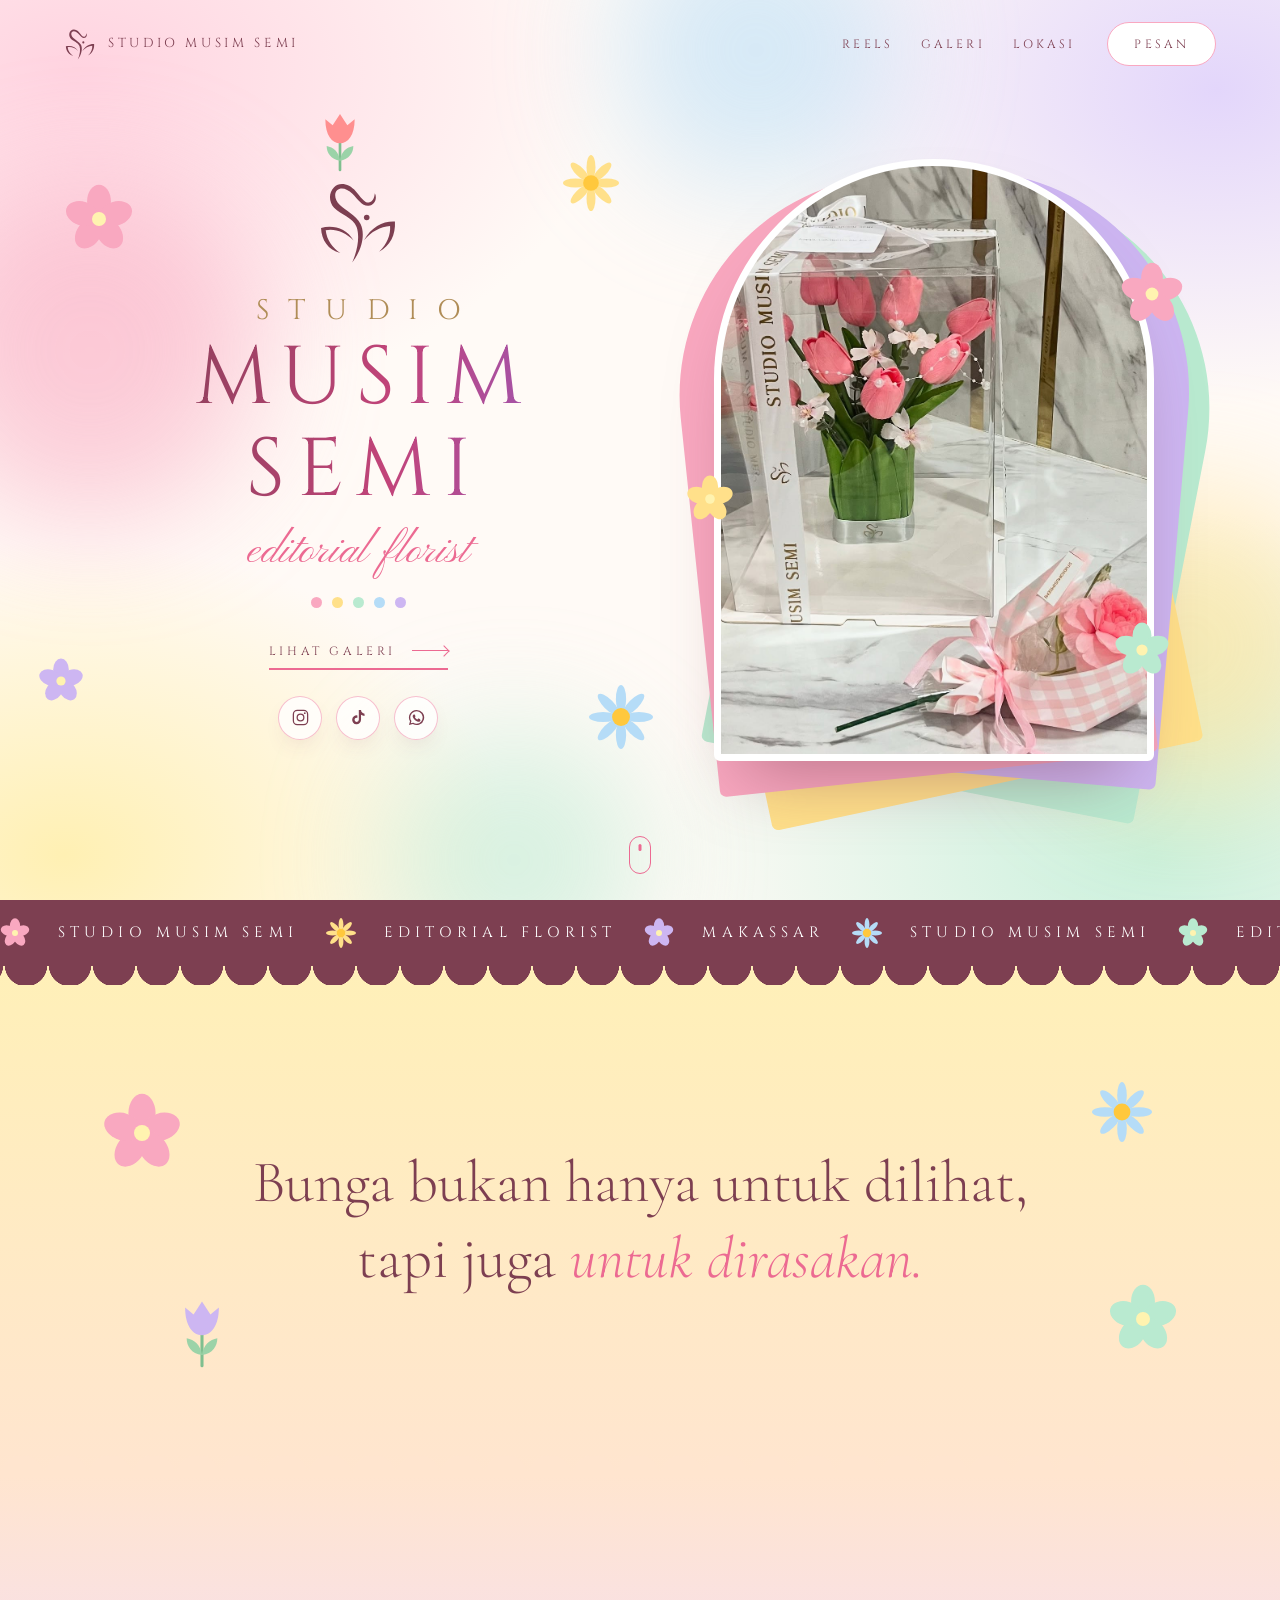
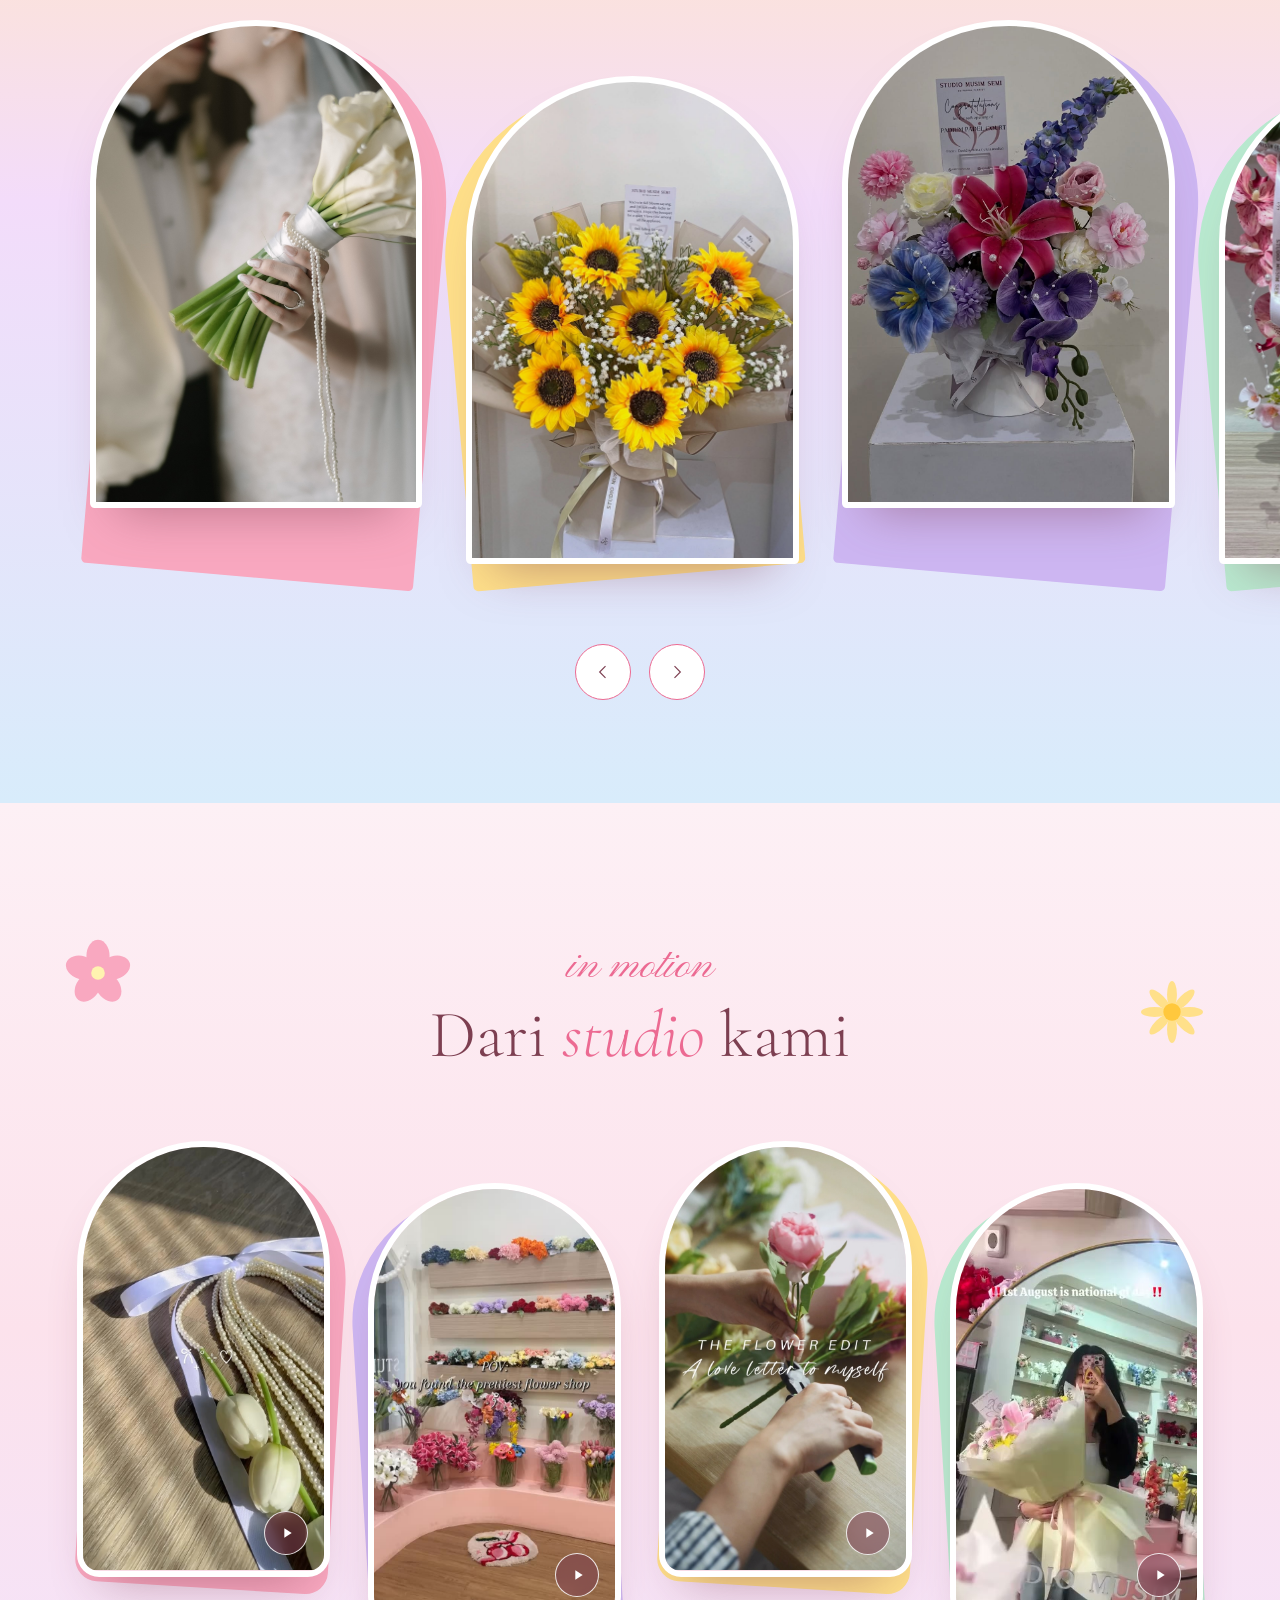
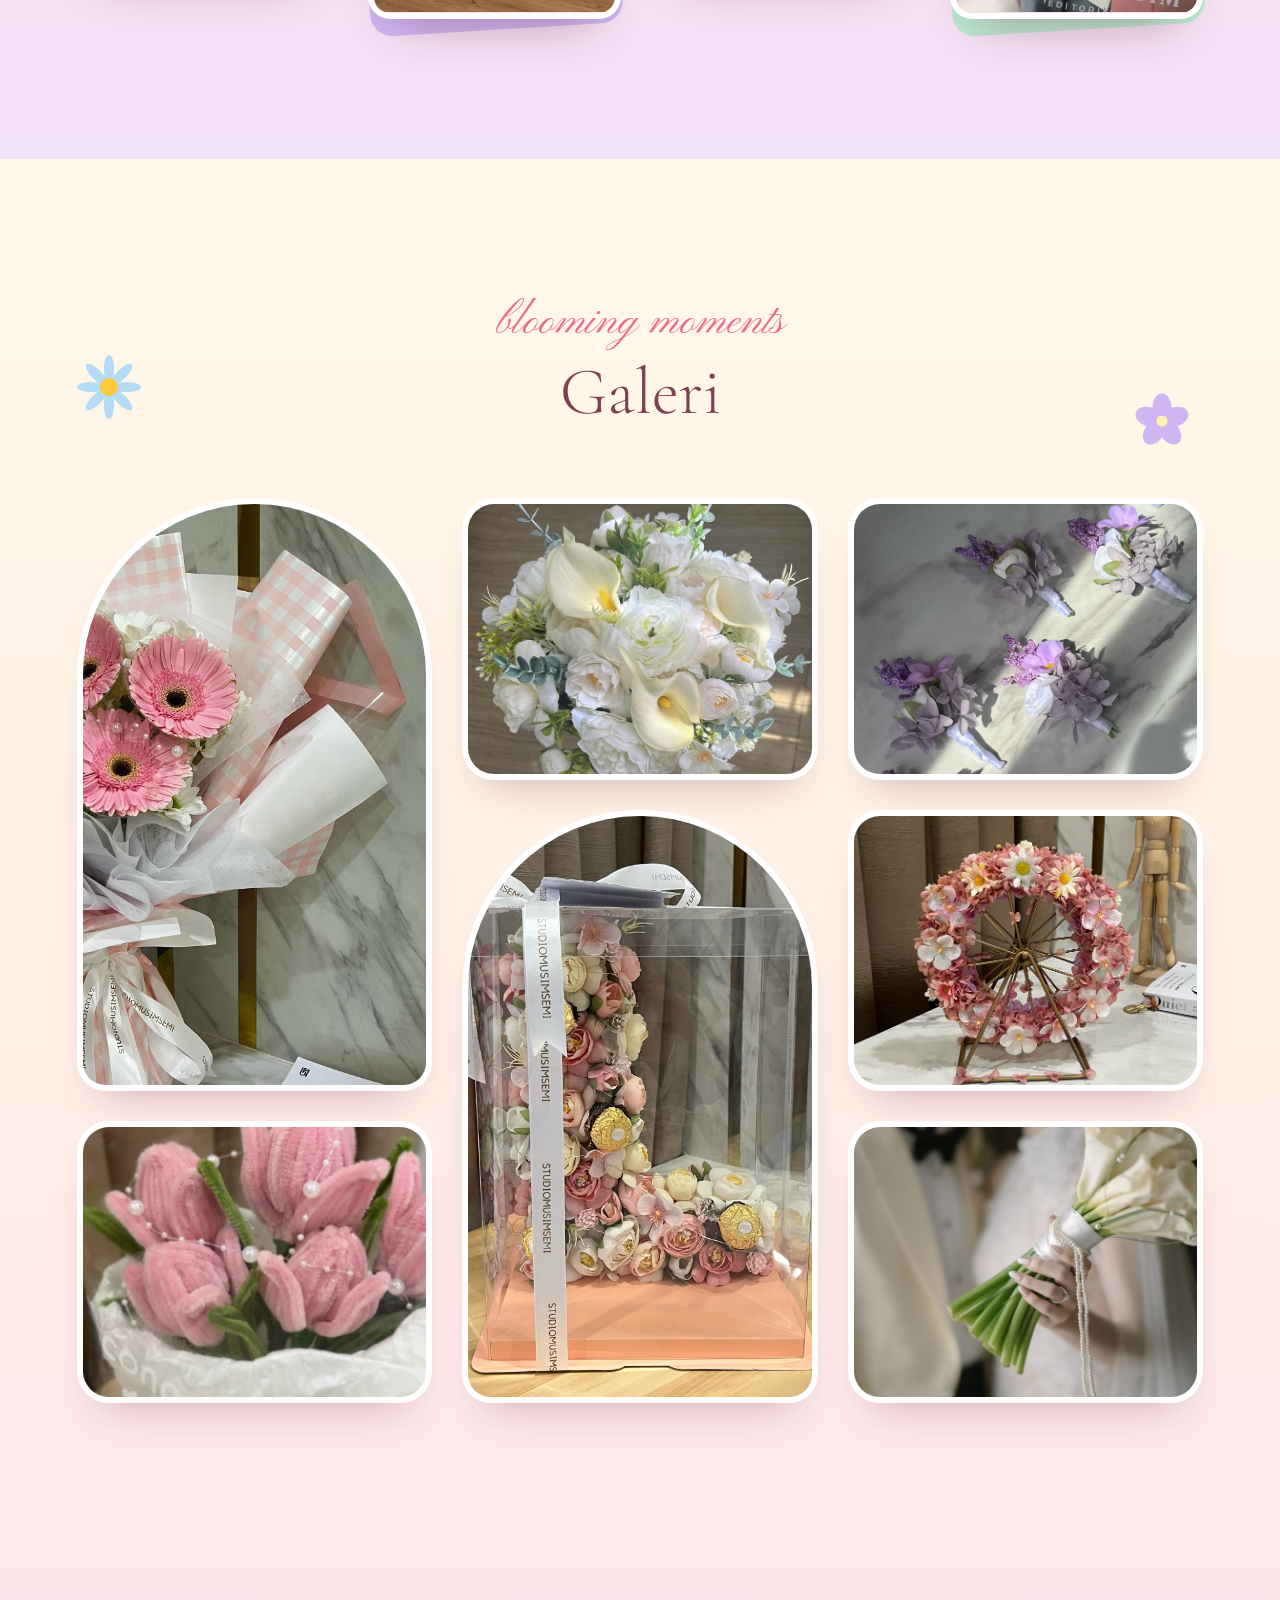
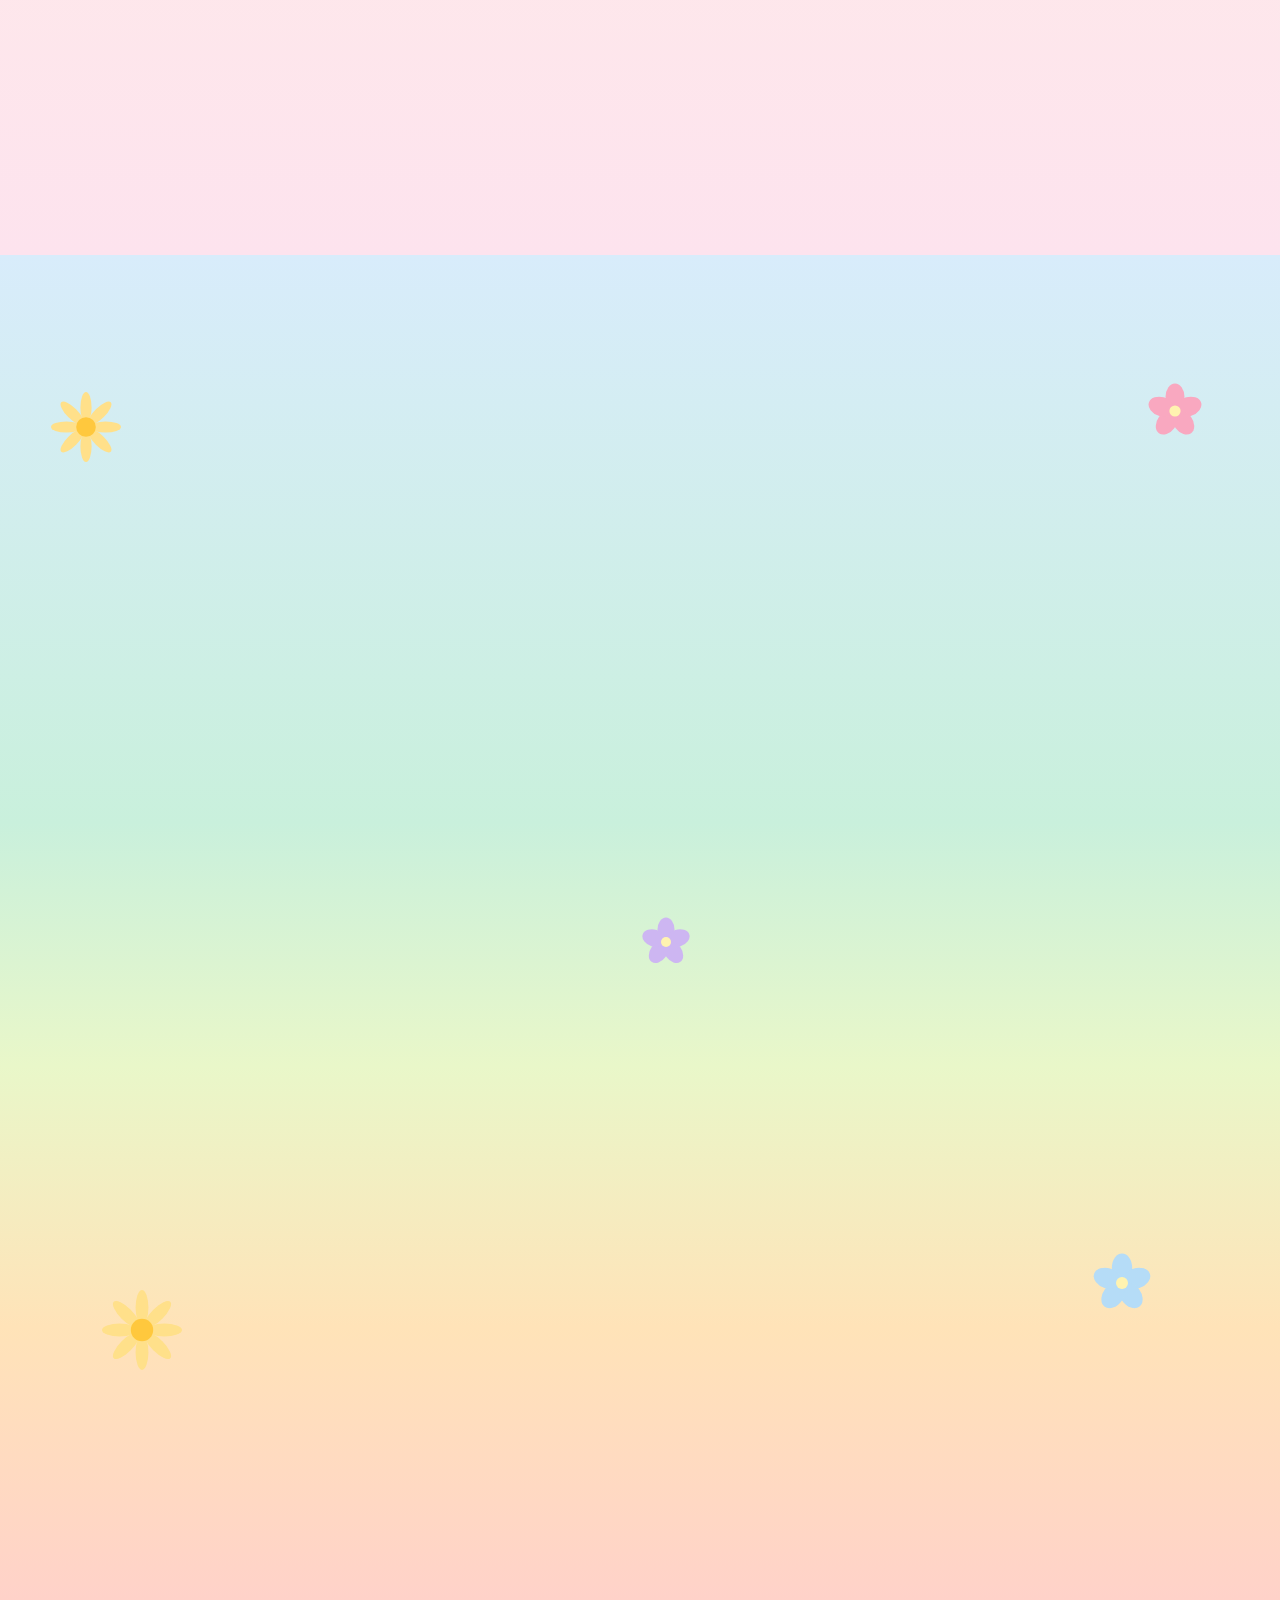
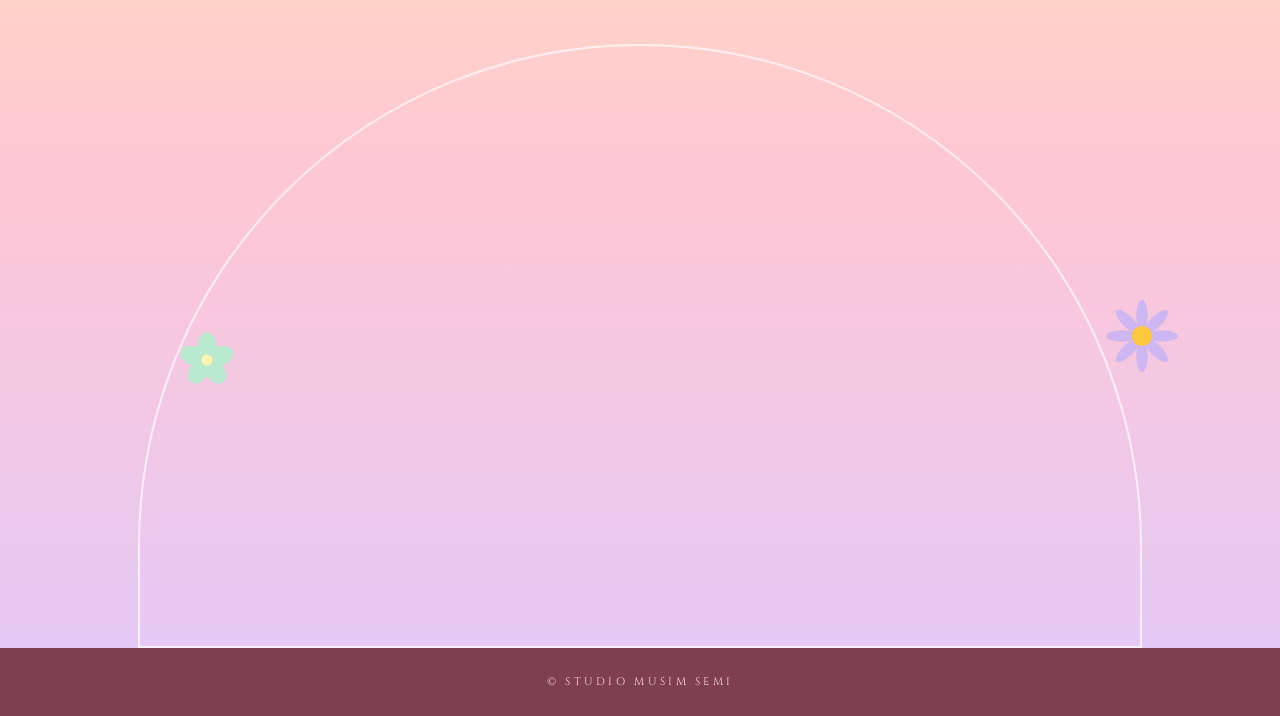
==== commit b8244ab0: "add maps" ====
--- a/index.html
+++ b/index.html
@@ -70,6 +70,7 @@
       <nav class="nav-links" aria-label="Navigasi">
         <a href="#video">Reels</a>
         <a href="#galeri">Galeri</a>
+        <a href="#kontak">Lokasi</a>
       </nav>
       <a class="pill" href="https://wa.me/6285710050458" target="_blank" rel="noopener">Pesan</a>
     </div>
@@ -372,6 +373,14 @@
           rel="noopener">Instagram</a>
       </div>
       <p class="addr reveal d3">Jl. Kijang No. 25, Makassar</p>
+      <div class="map-wrap reveal d3">
+        <div class="map-frame">
+          <iframe
+            src="https://www.google.com/maps/embed?pb=!1m18!1m12!1m3!1d3973.7312112511195!2d119.4173142758563!3d-5.146904452034586!2m3!1f0!2f0!3f0!3m2!1i1024!2i768!4f13.1!3m3!1m2!1s0x2dbee3312f99f7d1%3A0x51b5b73f83d39379!2sStudio%20Musim%20Semi!5e0!3m2!1sen!2sid!4v1795202488156!5m2!1sen!2sid"
+            title="Lokasi Studio Musim Semi di Google Maps" width="600" height="450" style="border:0;"
+            allowfullscreen="" loading="lazy" referrerpolicy="strict-origin-when-cross-origin"></iframe>
+        </div>
+      </div>
     </section>
   </main>
 
--- a/style.css
+++ b/style.css
@@ -273,6 +273,20 @@
 .contact h2{font-weight:300;font-size:clamp(40px,6vw,88px);line-height:1.08;color:var(--wine)}
 .actions{display:flex;flex-wrap:wrap;gap:16px;justify-content:center;margin:46px 0 40px}
 .addr{font-family:var(--caps);font-size:12px;letter-spacing:.3em;text-transform:uppercase;color:var(--wine)}
+.map-wrap{
+  position:relative;max-width:740px;width:100%;margin:34px auto 0;
+}
+.map-wrap::before{
+  content:"";position:absolute;inset:0;border-radius:30px;
+  background:rgba(255,255,255,.55);transform:translate(10px,10px) rotate(1.2deg);
+  pointer-events:none;
+}
+.map-frame{
+  position:relative;aspect-ratio:16/9;overflow:hidden;
+  border-radius:28px;border:6px solid #fff;background:#fff;
+  box-shadow:0 28px 56px -26px rgba(125,63,81,.48);
+}
+.map-frame iframe{display:block;width:100%;height:100%;border:0}
 .k1{width:80px;left:8%;top:16%}.k2{width:60px;right:10%;top:12%}.k3{width:56px;left:14%;bottom:18%}.k4{width:72px;right:8%;bottom:20%}
 
 footer{padding:26px;text-align:center;background:var(--wine);color:#ffd9e4;font-family:var(--caps);font-size:11px;letter-spacing:.3em;text-transform:uppercase}
@@ -348,6 +362,8 @@
   .l-lilac{transform:translate(14px,8px) rotate(5deg)}
   .gal-grid{grid-template-columns:repeat(2,1fr);grid-auto-rows:clamp(160px,42vw,240px)}
   .gal-item.wide{grid-column:span 2}
+  .map-frame{aspect-ratio:4/3;border-width:4px;border-radius:22px}
+  .map-wrap::before{border-radius:22px;transform:translate(6px,7px) rotate(1deg)}
   .lb-nav{width:40px;height:40px}.lb-prev{left:10px}.lb-next{right:10px}
 }
 @media (max-width:520px){
